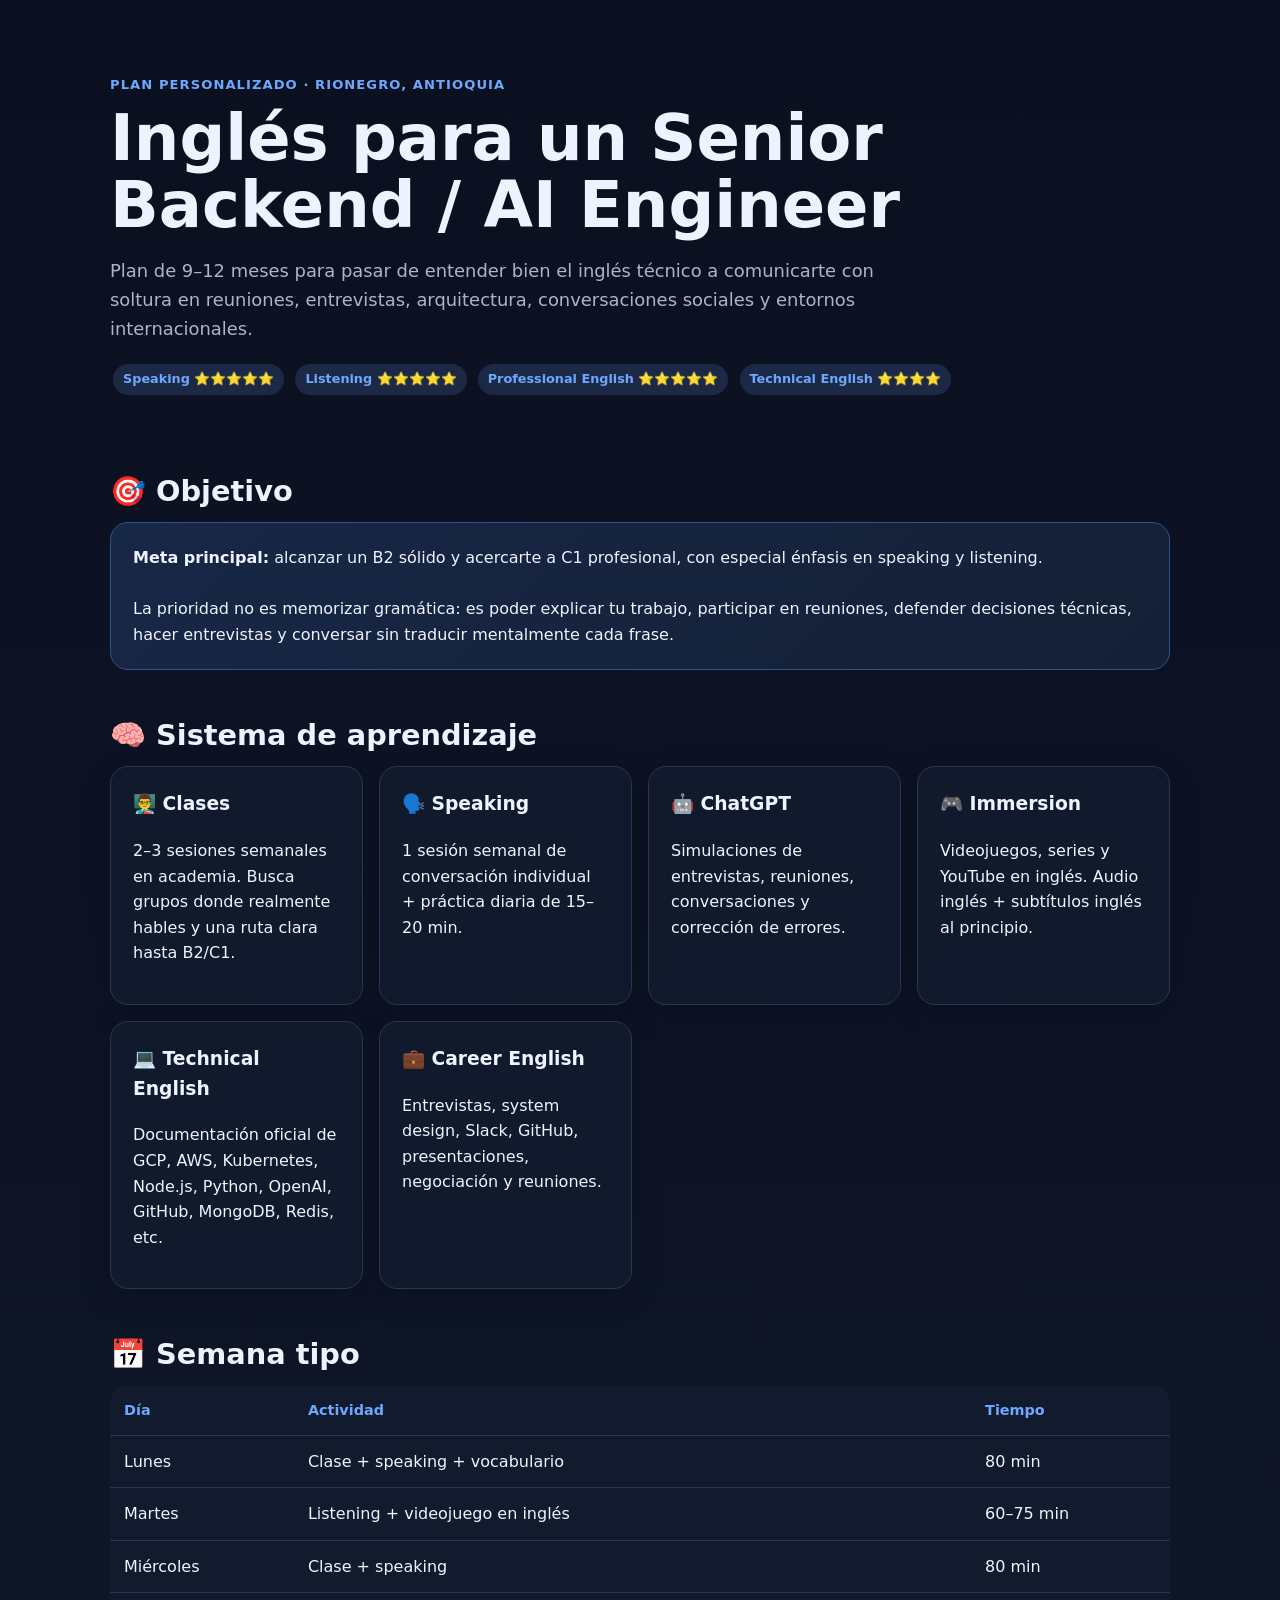
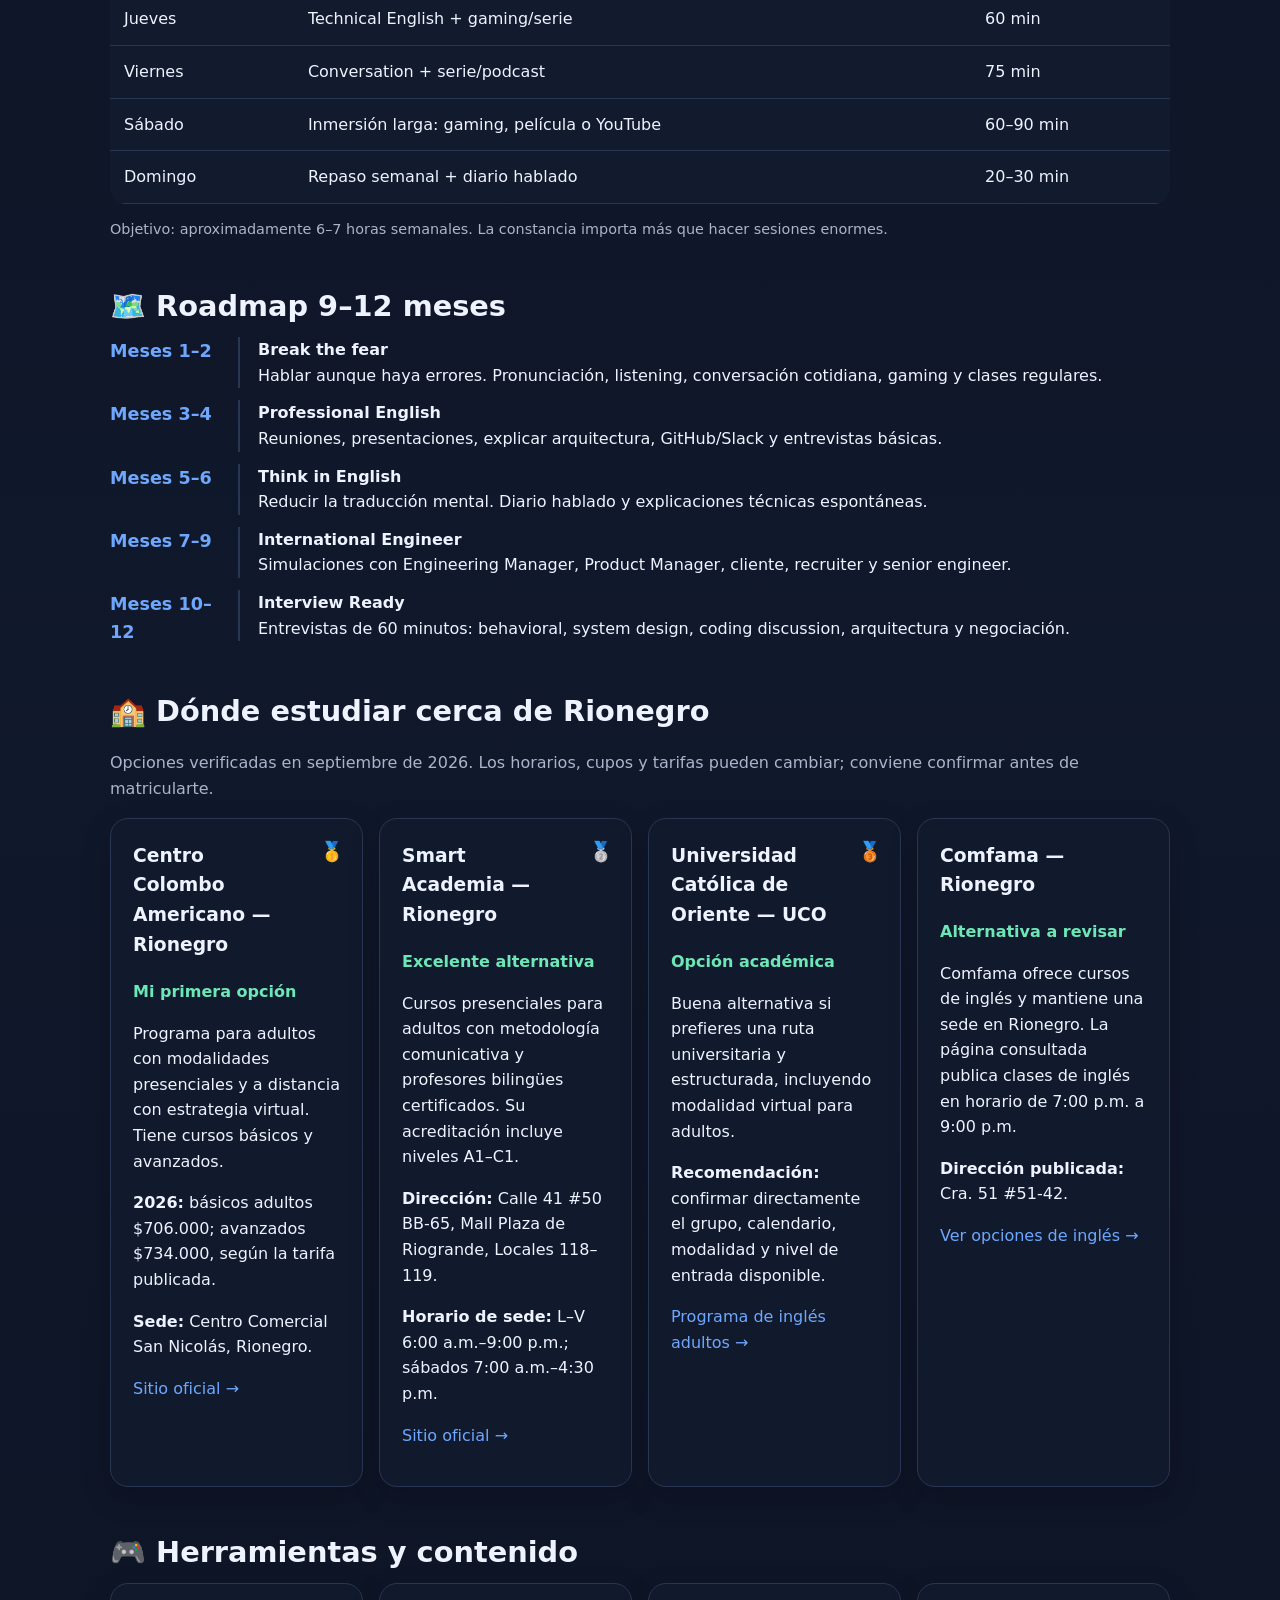
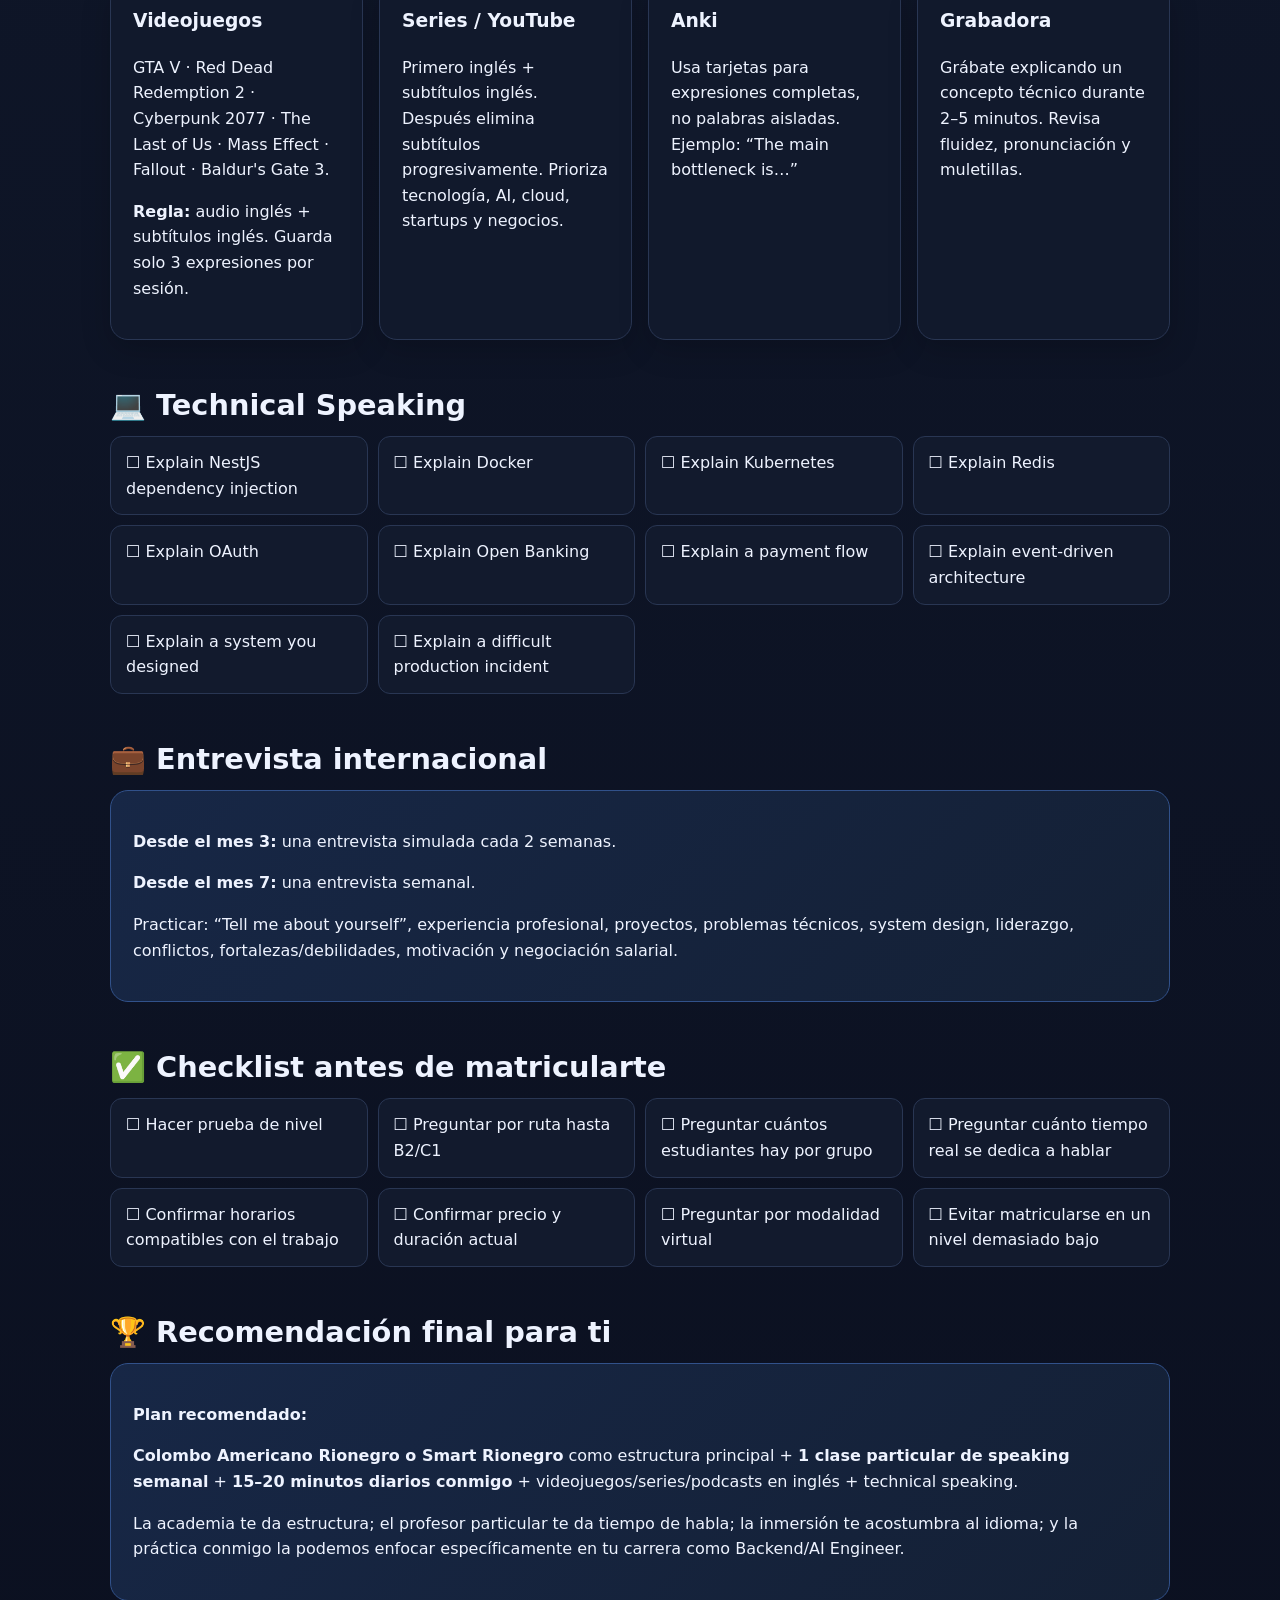
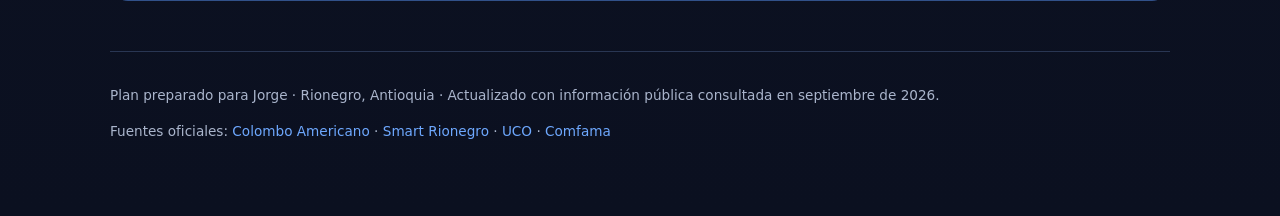
==== web/public/plan_ingles_jorge_rionegro.html @ df96a68b "Create plan_ingles_jorge_rionegro.html" ====
<!doctype html>
<html lang="es">
<head>
<meta charset="utf-8">
<meta name="viewport" content="width=device-width, initial-scale=1">
<title>Plan de Inglés — Jorge</title>
<style>
:root{--bg:#0b1020;--card:#121a2d;--card2:#17213a;--text:#eef3ff;--muted:#aab5cc;--accent:#6ea8fe;--green:#6ee7b7;--yellow:#f8d477;--border:#293653}
*{box-sizing:border-box} body{margin:0;font-family:Inter,system-ui,-apple-system,BlinkMacSystemFont,"Segoe UI",sans-serif;background:linear-gradient(180deg,#0b1020,#10182b 45%,#0b1020);color:var(--text);line-height:1.6}
.container{max-width:1100px;margin:auto;padding:32px 20px 60px}
.hero{padding:42px 0 28px}.eyebrow{color:var(--accent);font-weight:800;letter-spacing:.08em;text-transform:uppercase;font-size:.82rem}
h1{font-size:clamp(2.1rem,5vw,4rem);line-height:1.05;margin:10px 0 18px}.hero p{font-size:1.12rem;color:var(--muted);max-width:820px}
.grid{display:grid;grid-template-columns:repeat(auto-fit,minmax(250px,1fr));gap:16px}
.card{background:rgba(18,26,45,.9);border:1px solid var(--border);border-radius:18px;padding:22px;box-shadow:0 10px 30px rgba(0,0,0,.18)}
.card h3{margin-top:0}.tag{display:inline-block;padding:5px 10px;border-radius:999px;background:#1c2946;color:var(--accent);font-size:.8rem;font-weight:700;margin:3px}
.section{margin-top:42px}.section>h2{font-size:1.8rem;margin-bottom:8px}.sub{color:var(--muted)}
.timeline{display:grid;gap:12px}.phase{display:grid;grid-template-columns:110px 1fr;gap:18px;align-items:start}.phase .num{font-weight:900;color:var(--accent);font-size:1.1rem}.phase .body{border-left:2px solid var(--border);padding-left:18px}
table{width:100%;border-collapse:collapse;background:var(--card);border-radius:16px;overflow:hidden}th,td{padding:13px 14px;text-align:left;border-bottom:1px solid var(--border)}th{color:var(--accent);font-size:.9rem}
.place{position:relative}.rank{position:absolute;right:18px;top:18px;font-weight:900;color:var(--yellow);font-size:1.2rem}.place h3{padding-right:45px}.score{font-weight:800;color:var(--green)}a{color:var(--accent);text-decoration:none}a:hover{text-decoration:underline}
.checklist{display:grid;grid-template-columns:repeat(auto-fit,minmax(230px,1fr));gap:10px}.check{background:var(--card);border:1px solid var(--border);padding:13px 15px;border-radius:12px}
.callout{background:linear-gradient(135deg,#172746,#142035);border:1px solid #31518a;padding:22px;border-radius:18px}
.small{font-size:.9rem;color:var(--muted)}footer{margin-top:50px;padding-top:20px;border-top:1px solid var(--border);color:var(--muted);font-size:.85rem}
@media(max-width:600px){.phase{grid-template-columns:1fr;gap:4px}.phase .body{border-left:0;padding-left:0}.container{padding-left:15px;padding-right:15px}}
</style>
</head>
<body>
<div class="container">

<header class="hero">
  <div class="eyebrow">Plan personalizado · Rionegro, Antioquia</div>
  <h1>Inglés para un Senior Backend / AI Engineer</h1>
  <p>Plan de 9–12 meses para pasar de entender bien el inglés técnico a comunicarte con soltura en reuniones, entrevistas, arquitectura, conversaciones sociales y entornos internacionales.</p>
  <span class="tag">Speaking ⭐⭐⭐⭐⭐</span>
  <span class="tag">Listening ⭐⭐⭐⭐⭐</span>
  <span class="tag">Professional English ⭐⭐⭐⭐⭐</span>
  <span class="tag">Technical English ⭐⭐⭐⭐</span>
</header>

<section class="section">
<h2>🎯 Objetivo</h2>
<div class="callout">
<strong>Meta principal:</strong> alcanzar un B2 sólido y acercarte a C1 profesional, con especial énfasis en speaking y listening.
<br><br>
La prioridad no es memorizar gramática: es poder explicar tu trabajo, participar en reuniones, defender decisiones técnicas, hacer entrevistas y conversar sin traducir mentalmente cada frase.
</div>
</section>

<section class="section">
<h2>🧠 Sistema de aprendizaje</h2>
<div class="grid">
  <div class="card"><h3>👨‍🏫 Clases</h3><p>2–3 sesiones semanales en academia. Busca grupos donde realmente hables y una ruta clara hasta B2/C1.</p></div>
  <div class="card"><h3>🗣️ Speaking</h3><p>1 sesión semanal de conversación individual + práctica diaria de 15–20 min.</p></div>
  <div class="card"><h3>🤖 ChatGPT</h3><p>Simulaciones de entrevistas, reuniones, conversaciones y corrección de errores.</p></div>
  <div class="card"><h3>🎮 Immersion</h3><p>Videojuegos, series y YouTube en inglés. Audio inglés + subtítulos inglés al principio.</p></div>
  <div class="card"><h3>💻 Technical English</h3><p>Documentación oficial de GCP, AWS, Kubernetes, Node.js, Python, OpenAI, GitHub, MongoDB, Redis, etc.</p></div>
  <div class="card"><h3>💼 Career English</h3><p>Entrevistas, system design, Slack, GitHub, presentaciones, negociación y reuniones.</p></div>
</div>
</section>

<section class="section">
<h2>📅 Semana tipo</h2>
<table>
<thead><tr><th>Día</th><th>Actividad</th><th>Tiempo</th></tr></thead>
<tbody>
<tr><td>Lunes</td><td>Clase + speaking + vocabulario</td><td>80 min</td></tr>
<tr><td>Martes</td><td>Listening + videojuego en inglés</td><td>60–75 min</td></tr>
<tr><td>Miércoles</td><td>Clase + speaking</td><td>80 min</td></tr>
<tr><td>Jueves</td><td>Technical English + gaming/serie</td><td>60 min</td></tr>
<tr><td>Viernes</td><td>Conversation + serie/podcast</td><td>75 min</td></tr>
<tr><td>Sábado</td><td>Inmersión larga: gaming, película o YouTube</td><td>60–90 min</td></tr>
<tr><td>Domingo</td><td>Repaso semanal + diario hablado</td><td>20–30 min</td></tr>
</tbody>
</table>
<p class="small">Objetivo: aproximadamente 6–7 horas semanales. La constancia importa más que hacer sesiones enormes.</p>
</section>

<section class="section">
<h2>🗺️ Roadmap 9–12 meses</h2>
<div class="timeline">
  <div class="phase"><div class="num">Meses 1–2</div><div class="body"><strong>Break the fear</strong><br>Hablar aunque haya errores. Pronunciación, listening, conversación cotidiana, gaming y clases regulares.</div></div>
  <div class="phase"><div class="num">Meses 3–4</div><div class="body"><strong>Professional English</strong><br>Reuniones, presentaciones, explicar arquitectura, GitHub/Slack y entrevistas básicas.</div></div>
  <div class="phase"><div class="num">Meses 5–6</div><div class="body"><strong>Think in English</strong><br>Reducir la traducción mental. Diario hablado y explicaciones técnicas espontáneas.</div></div>
  <div class="phase"><div class="num">Meses 7–9</div><div class="body"><strong>International Engineer</strong><br>Simulaciones con Engineering Manager, Product Manager, cliente, recruiter y senior engineer.</div></div>
  <div class="phase"><div class="num">Meses 10–12</div><div class="body"><strong>Interview Ready</strong><br>Entrevistas de 60 minutos: behavioral, system design, coding discussion, arquitectura y negociación.</div></div>
</div>
</section>

<section class="section">
<h2>🏫 Dónde estudiar cerca de Rionegro</h2>
<p class="sub">Opciones verificadas en septiembre de 2026. Los horarios, cupos y tarifas pueden cambiar; conviene confirmar antes de matricularte.</p>

<div class="grid">
  <article class="card place">
    <div class="rank">🥇</div>
    <h3>Centro Colombo Americano — Rionegro</h3>
    <p class="score">Mi primera opción</p>
    <p>Programa para adultos con modalidades presenciales y a distancia con estrategia virtual. Tiene cursos básicos y avanzados.</p>
    <p><strong>2026:</strong> básicos adultos $706.000; avanzados $734.000, según la tarifa publicada.</p>
    <p><strong>Sede:</strong> Centro Comercial San Nicolás, Rionegro.</p>
    <p><a href="https://www.colombomedellin.edu.co/cursos/cursos-para-adultos/" target="_blank">Sitio oficial →</a></p>
  </article>

  <article class="card place">
    <div class="rank">🥈</div>
    <h3>Smart Academia — Rionegro</h3>
    <p class="score">Excelente alternativa</p>
    <p>Cursos presenciales para adultos con metodología comunicativa y profesores bilingües certificados. Su acreditación incluye niveles A1–C1.</p>
    <p><strong>Dirección:</strong> Calle 41 #50 BB-65, Mall Plaza de Riogrande, Locales 118–119.</p>
    <p><strong>Horario de sede:</strong> L–V 6:00 a.m.–9:00 p.m.; sábados 7:00 a.m.–4:30 p.m.</p>
    <p><a href="https://smart.edu.co/sedes/rionegro/" target="_blank">Sitio oficial →</a></p>
  </article>

  <article class="card place">
    <div class="rank">🥉</div>
    <h3>Universidad Católica de Oriente — UCO</h3>
    <p class="score">Opción académica</p>
    <p>Buena alternativa si prefieres una ruta universitaria y estructurada, incluyendo modalidad virtual para adultos.</p>
    <p><strong>Recomendación:</strong> confirmar directamente el grupo, calendario, modalidad y nivel de entrada disponible.</p>
    <p><a href="https://uco.edu.co/peps/aprende-ingles-adultos/" target="_blank">Programa de inglés adultos →</a></p>
  </article>

  <article class="card place">
    <h3>Comfama — Rionegro</h3>
    <p class="score">Alternativa a revisar</p>
    <p>Comfama ofrece cursos de inglés y mantiene una sede en Rionegro. La página consultada publica clases de inglés en horario de 7:00 p.m. a 9:00 p.m.</p>
    <p><strong>Dirección publicada:</strong> Cra. 51 #51-42.</p>
    <p><a href="https://www.comfama.com/aprendizaje/ingles-comfama/donde-estudiar-ingles/" target="_blank">Ver opciones de inglés →</a></p>
  </article>
</div>
</section>

<section class="section">
<h2>🎮 Herramientas y contenido</h2>
<div class="grid">
  <div class="card"><h3>Videojuegos</h3><p>GTA V · Red Dead Redemption 2 · Cyberpunk 2077 · The Last of Us · Mass Effect · Fallout · Baldur's Gate 3.</p><p><strong>Regla:</strong> audio inglés + subtítulos inglés. Guarda solo 3 expresiones por sesión.</p></div>
  <div class="card"><h3>Series / YouTube</h3><p>Primero inglés + subtítulos inglés. Después elimina subtítulos progresivamente. Prioriza tecnología, AI, cloud, startups y negocios.</p></div>
  <div class="card"><h3>Anki</h3><p>Usa tarjetas para expresiones completas, no palabras aisladas. Ejemplo: “The main bottleneck is…”</p></div>
  <div class="card"><h3>Grabadora</h3><p>Grábate explicando un concepto técnico durante 2–5 minutos. Revisa fluidez, pronunciación y muletillas.</p></div>
</div>
</section>

<section class="section">
<h2>💻 Technical Speaking</h2>
<div class="checklist">
  <div class="check">☐ Explain NestJS dependency injection</div>
  <div class="check">☐ Explain Docker</div>
  <div class="check">☐ Explain Kubernetes</div>
  <div class="check">☐ Explain Redis</div>
  <div class="check">☐ Explain OAuth</div>
  <div class="check">☐ Explain Open Banking</div>
  <div class="check">☐ Explain a payment flow</div>
  <div class="check">☐ Explain event-driven architecture</div>
  <div class="check">☐ Explain a system you designed</div>
  <div class="check">☐ Explain a difficult production incident</div>
</div>
</section>

<section class="section">
<h2>💼 Entrevista internacional</h2>
<div class="callout">
<p><strong>Desde el mes 3:</strong> una entrevista simulada cada 2 semanas.</p>
<p><strong>Desde el mes 7:</strong> una entrevista semanal.</p>
<p>Practicar: “Tell me about yourself”, experiencia profesional, proyectos, problemas técnicos, system design, liderazgo, conflictos, fortalezas/debilidades, motivación y negociación salarial.</p>
</div>
</section>

<section class="section">
<h2>✅ Checklist antes de matricularte</h2>
<div class="checklist">
  <div class="check">☐ Hacer prueba de nivel</div>
  <div class="check">☐ Preguntar por ruta hasta B2/C1</div>
  <div class="check">☐ Preguntar cuántos estudiantes hay por grupo</div>
  <div class="check">☐ Preguntar cuánto tiempo real se dedica a hablar</div>
  <div class="check">☐ Confirmar horarios compatibles con el trabajo</div>
  <div class="check">☐ Confirmar precio y duración actual</div>
  <div class="check">☐ Preguntar por modalidad virtual</div>
  <div class="check">☐ Evitar matricularse en un nivel demasiado bajo</div>
</div>
</section>

<section class="section">
<h2>🏆 Recomendación final para ti</h2>
<div class="callout">
<p><strong>Plan recomendado:</strong></p>
<p><strong>Colombo Americano Rionegro o Smart Rionegro</strong> como estructura principal + <strong>1 clase particular de speaking semanal</strong> + <strong>15–20 minutos diarios conmigo</strong> + videojuegos/series/podcasts en inglés + technical speaking.</p>
<p>La academia te da estructura; el profesor particular te da tiempo de habla; la inmersión te acostumbra al idioma; y la práctica conmigo la podemos enfocar específicamente en tu carrera como Backend/AI Engineer.</p>
</div>
</section>

<footer>
<p>Plan preparado para Jorge · Rionegro, Antioquia · Actualizado con información pública consultada en septiembre de 2026.</p>
<p>Fuentes oficiales: <a href="https://www.colombomedellin.edu.co/cursos/cursos-para-adultos/" target="_blank">Colombo Americano</a> · <a href="https://smart.edu.co/sedes/rionegro/" target="_blank">Smart Rionegro</a> · <a href="https://uco.edu.co/peps/aprende-ingles-adultos/" target="_blank">UCO</a> · <a href="https://www.comfama.com/aprendizaje/ingles-comfama/donde-estudiar-ingles/" target="_blank">Comfama</a></p>
</footer>

</div>
</body>
</html>
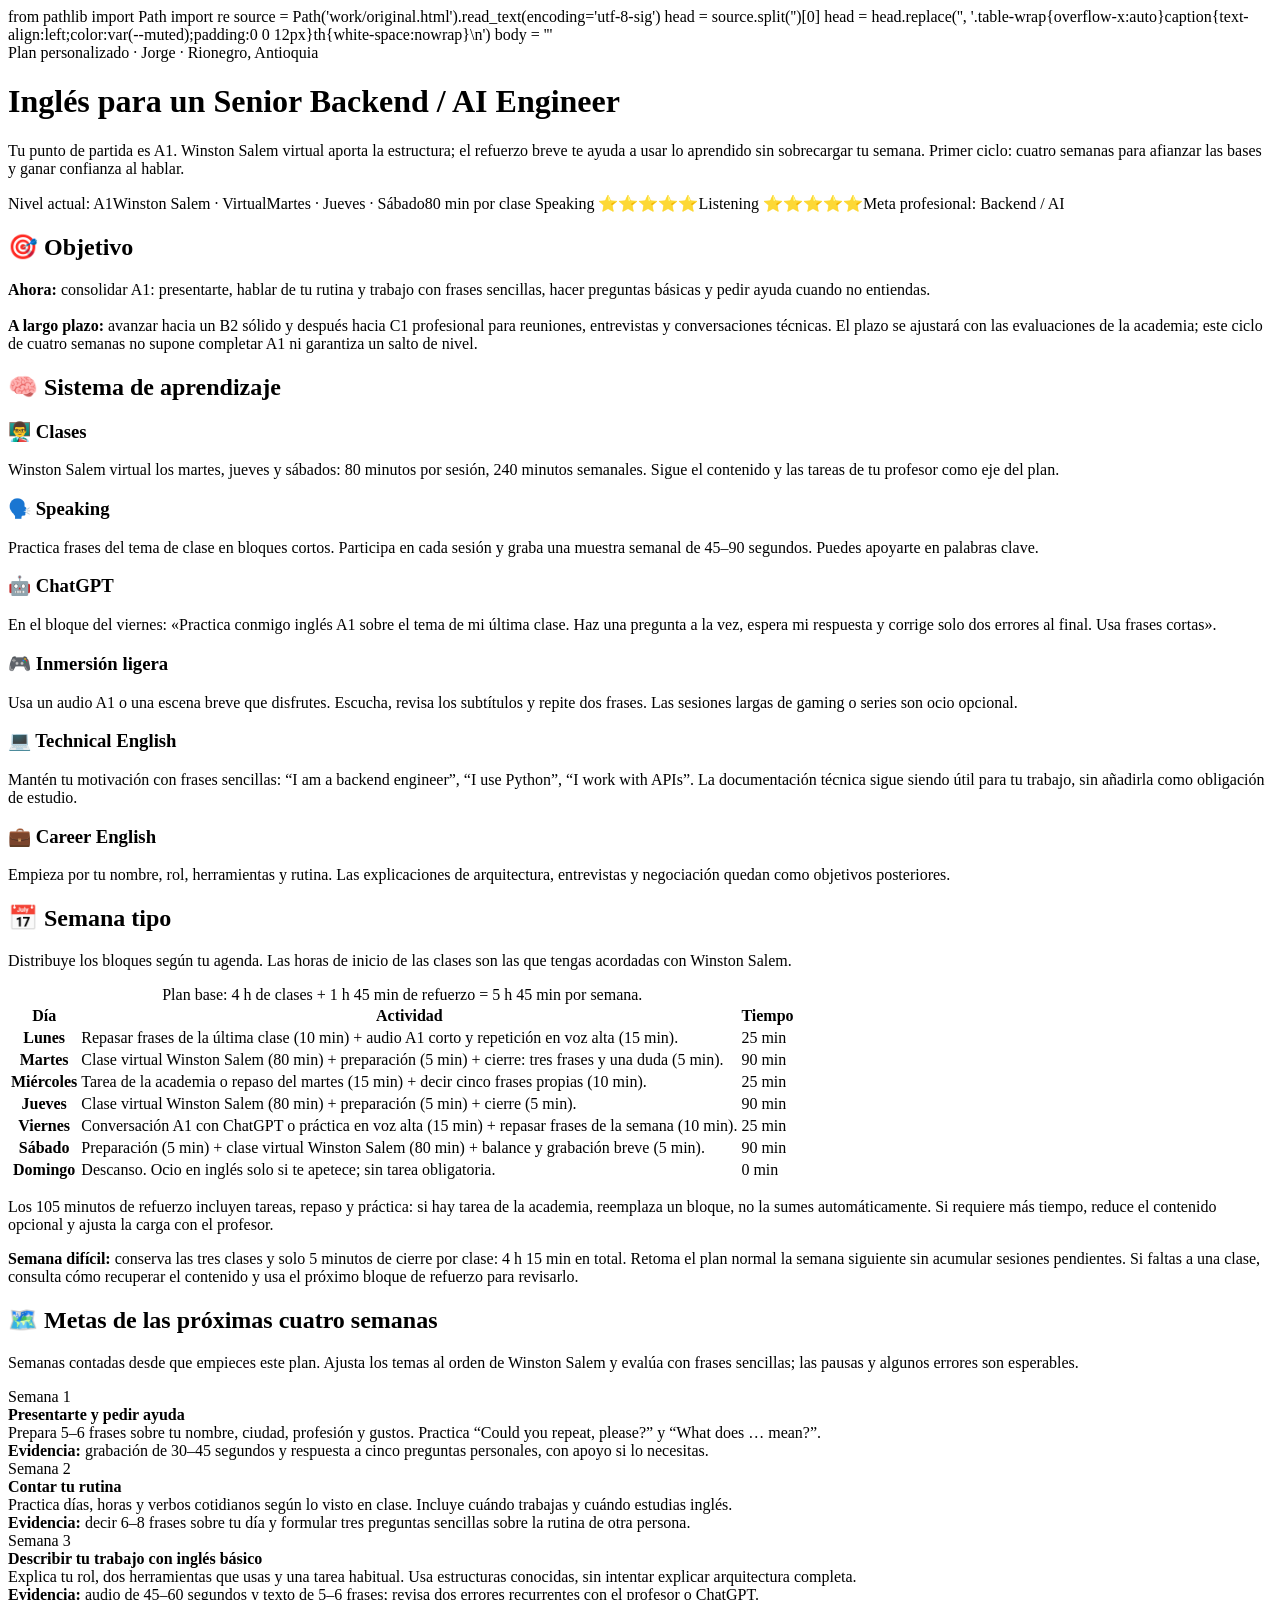
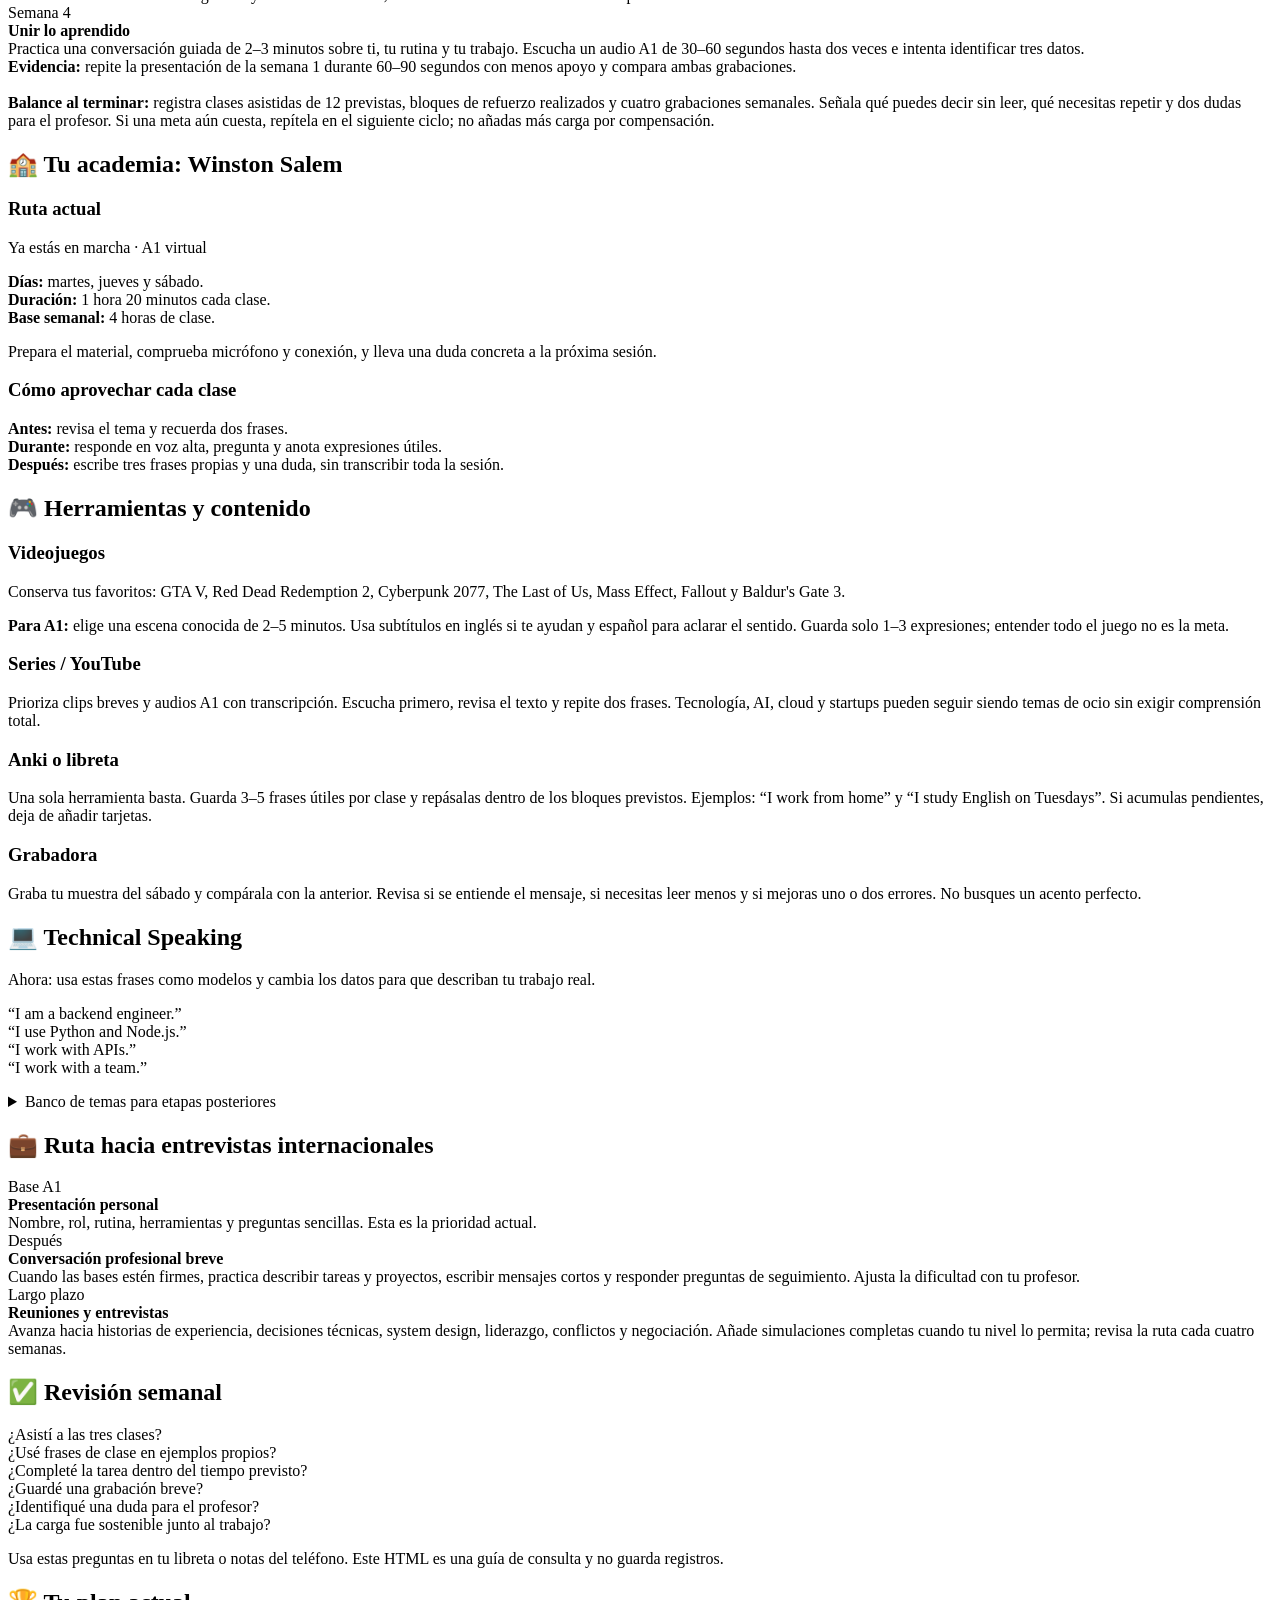
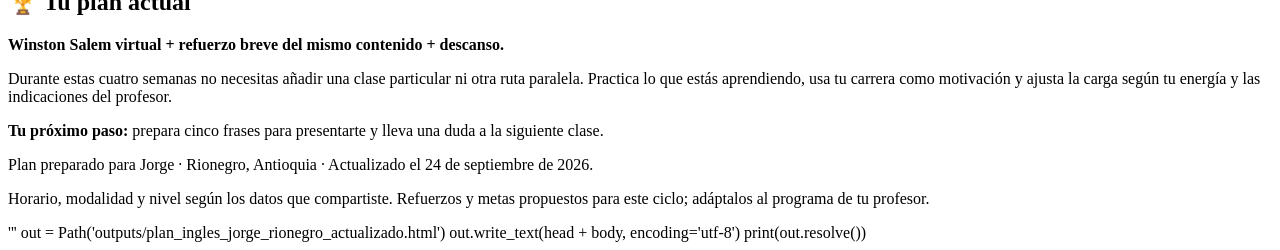
==== commit cf4a86d0: "Update plan_ingles_jorge_rionegro.html" ====
--- a/web/public/plan_ingles_jorge_rionegro.html
+++ b/web/public/plan_ingles_jorge_rionegro.html
@@ -1,197 +1,119 @@
-<!doctype html>
-<html lang="es">
-<head>
-<meta charset="utf-8">
-<meta name="viewport" content="width=device-width, initial-scale=1">
-<title>Plan de Inglés — Jorge</title>
-<style>
-:root{--bg:#0b1020;--card:#121a2d;--card2:#17213a;--text:#eef3ff;--muted:#aab5cc;--accent:#6ea8fe;--green:#6ee7b7;--yellow:#f8d477;--border:#293653}
-*{box-sizing:border-box} body{margin:0;font-family:Inter,system-ui,-apple-system,BlinkMacSystemFont,"Segoe UI",sans-serif;background:linear-gradient(180deg,#0b1020,#10182b 45%,#0b1020);color:var(--text);line-height:1.6}
-.container{max-width:1100px;margin:auto;padding:32px 20px 60px}
-.hero{padding:42px 0 28px}.eyebrow{color:var(--accent);font-weight:800;letter-spacing:.08em;text-transform:uppercase;font-size:.82rem}
-h1{font-size:clamp(2.1rem,5vw,4rem);line-height:1.05;margin:10px 0 18px}.hero p{font-size:1.12rem;color:var(--muted);max-width:820px}
-.grid{display:grid;grid-template-columns:repeat(auto-fit,minmax(250px,1fr));gap:16px}
-.card{background:rgba(18,26,45,.9);border:1px solid var(--border);border-radius:18px;padding:22px;box-shadow:0 10px 30px rgba(0,0,0,.18)}
-.card h3{margin-top:0}.tag{display:inline-block;padding:5px 10px;border-radius:999px;background:#1c2946;color:var(--accent);font-size:.8rem;font-weight:700;margin:3px}
-.section{margin-top:42px}.section>h2{font-size:1.8rem;margin-bottom:8px}.sub{color:var(--muted)}
-.timeline{display:grid;gap:12px}.phase{display:grid;grid-template-columns:110px 1fr;gap:18px;align-items:start}.phase .num{font-weight:900;color:var(--accent);font-size:1.1rem}.phase .body{border-left:2px solid var(--border);padding-left:18px}
-table{width:100%;border-collapse:collapse;background:var(--card);border-radius:16px;overflow:hidden}th,td{padding:13px 14px;text-align:left;border-bottom:1px solid var(--border)}th{color:var(--accent);font-size:.9rem}
-.place{position:relative}.rank{position:absolute;right:18px;top:18px;font-weight:900;color:var(--yellow);font-size:1.2rem}.place h3{padding-right:45px}.score{font-weight:800;color:var(--green)}a{color:var(--accent);text-decoration:none}a:hover{text-decoration:underline}
-.checklist{display:grid;grid-template-columns:repeat(auto-fit,minmax(230px,1fr));gap:10px}.check{background:var(--card);border:1px solid var(--border);padding:13px 15px;border-radius:12px}
-.callout{background:linear-gradient(135deg,#172746,#142035);border:1px solid #31518a;padding:22px;border-radius:18px}
-.small{font-size:.9rem;color:var(--muted)}footer{margin-top:50px;padding-top:20px;border-top:1px solid var(--border);color:var(--muted);font-size:.85rem}
-@media(max-width:600px){.phase{grid-template-columns:1fr;gap:4px}.phase .body{border-left:0;padding-left:0}.container{padding-left:15px;padding-right:15px}}
-</style>
-</head>
-<body>
+from pathlib import Path
+import re
+
+source = Path('work/original.html').read_text(encoding='utf-8-sig')
+head = source.split('<body>')[0]
+head = head.replace('</style>', '.table-wrap{overflow-x:auto}caption{text-align:left;color:var(--muted);padding:0 0 12px}th{white-space:nowrap}\n</style>')
+body = '''<body>
 <div class="container">
-
 <header class="hero">
-  <div class="eyebrow">Plan personalizado · Rionegro, Antioquia</div>
+  <div class="eyebrow">Plan personalizado · Jorge · Rionegro, Antioquia</div>
   <h1>Inglés para un Senior Backend / AI Engineer</h1>
-  <p>Plan de 9–12 meses para pasar de entender bien el inglés técnico a comunicarte con soltura en reuniones, entrevistas, arquitectura, conversaciones sociales y entornos internacionales.</p>
-  <span class="tag">Speaking ⭐⭐⭐⭐⭐</span>
-  <span class="tag">Listening ⭐⭐⭐⭐⭐</span>
-  <span class="tag">Professional English ⭐⭐⭐⭐⭐</span>
-  <span class="tag">Technical English ⭐⭐⭐⭐</span>
+  <p>Tu punto de partida es A1. Winston Salem virtual aporta la estructura; el refuerzo breve te ayuda a usar lo aprendido sin sobrecargar tu semana. Primer ciclo: cuatro semanas para afianzar las bases y ganar confianza al hablar.</p>
+  <span class="tag">Nivel actual: A1</span><span class="tag">Winston Salem · Virtual</span><span class="tag">Martes · Jueves · Sábado</span><span class="tag">80 min por clase</span>
+  <span class="tag">Speaking ⭐⭐⭐⭐⭐</span><span class="tag">Listening ⭐⭐⭐⭐⭐</span><span class="tag">Meta profesional: Backend / AI</span>
 </header>
 
 <section class="section">
 <h2>🎯 Objetivo</h2>
-<div class="callout">
-<strong>Meta principal:</strong> alcanzar un B2 sólido y acercarte a C1 profesional, con especial énfasis en speaking y listening.
-<br><br>
-La prioridad no es memorizar gramática: es poder explicar tu trabajo, participar en reuniones, defender decisiones técnicas, hacer entrevistas y conversar sin traducir mentalmente cada frase.
-</div>
+<div class="callout"><strong>Ahora:</strong> consolidar A1: presentarte, hablar de tu rutina y trabajo con frases sencillas, hacer preguntas básicas y pedir ayuda cuando no entiendas.<br><br>
+<strong>A largo plazo:</strong> avanzar hacia un B2 sólido y después hacia C1 profesional para reuniones, entrevistas y conversaciones técnicas. El plazo se ajustará con las evaluaciones de la academia; este ciclo de cuatro semanas no supone completar A1 ni garantiza un salto de nivel.</div>
 </section>
 
 <section class="section">
 <h2>🧠 Sistema de aprendizaje</h2>
 <div class="grid">
-  <div class="card"><h3>👨‍🏫 Clases</h3><p>2–3 sesiones semanales en academia. Busca grupos donde realmente hables y una ruta clara hasta B2/C1.</p></div>
-  <div class="card"><h3>🗣️ Speaking</h3><p>1 sesión semanal de conversación individual + práctica diaria de 15–20 min.</p></div>
-  <div class="card"><h3>🤖 ChatGPT</h3><p>Simulaciones de entrevistas, reuniones, conversaciones y corrección de errores.</p></div>
-  <div class="card"><h3>🎮 Immersion</h3><p>Videojuegos, series y YouTube en inglés. Audio inglés + subtítulos inglés al principio.</p></div>
-  <div class="card"><h3>💻 Technical English</h3><p>Documentación oficial de GCP, AWS, Kubernetes, Node.js, Python, OpenAI, GitHub, MongoDB, Redis, etc.</p></div>
-  <div class="card"><h3>💼 Career English</h3><p>Entrevistas, system design, Slack, GitHub, presentaciones, negociación y reuniones.</p></div>
+<div class="card"><h3>👨‍🏫 Clases</h3><p>Winston Salem virtual los martes, jueves y sábados: 80 minutos por sesión, 240 minutos semanales. Sigue el contenido y las tareas de tu profesor como eje del plan.</p></div>
+<div class="card"><h3>🗣️ Speaking</h3><p>Practica frases del tema de clase en bloques cortos. Participa en cada sesión y graba una muestra semanal de 45–90 segundos. Puedes apoyarte en palabras clave.</p></div>
+<div class="card"><h3>🤖 ChatGPT</h3><p>En el bloque del viernes: «Practica conmigo inglés A1 sobre el tema de mi última clase. Haz una pregunta a la vez, espera mi respuesta y corrige solo dos errores al final. Usa frases cortas».</p></div>
+<div class="card"><h3>🎮 Inmersión ligera</h3><p>Usa un audio A1 o una escena breve que disfrutes. Escucha, revisa los subtítulos y repite dos frases. Las sesiones largas de gaming o series son ocio opcional.</p></div>
+<div class="card"><h3>💻 Technical English</h3><p>Mantén tu motivación con frases sencillas: “I am a backend engineer”, “I use Python”, “I work with APIs”. La documentación técnica sigue siendo útil para tu trabajo, sin añadirla como obligación de estudio.</p></div>
+<div class="card"><h3>💼 Career English</h3><p>Empieza por tu nombre, rol, herramientas y rutina. Las explicaciones de arquitectura, entrevistas y negociación quedan como objetivos posteriores.</p></div>
 </div>
 </section>
 
 <section class="section">
 <h2>📅 Semana tipo</h2>
-<table>
-<thead><tr><th>Día</th><th>Actividad</th><th>Tiempo</th></tr></thead>
+<p class="sub">Distribuye los bloques según tu agenda. Las horas de inicio de las clases son las que tengas acordadas con Winston Salem.</p>
+<div class="table-wrap"><table>
+<caption>Plan base: 4 h de clases + 1 h 45 min de refuerzo = 5 h 45 min por semana.</caption>
+<thead><tr><th scope="col">Día</th><th scope="col">Actividad</th><th scope="col">Tiempo</th></tr></thead>
 <tbody>
-<tr><td>Lunes</td><td>Clase + speaking + vocabulario</td><td>80 min</td></tr>
-<tr><td>Martes</td><td>Listening + videojuego en inglés</td><td>60–75 min</td></tr>
-<tr><td>Miércoles</td><td>Clase + speaking</td><td>80 min</td></tr>
-<tr><td>Jueves</td><td>Technical English + gaming/serie</td><td>60 min</td></tr>
-<tr><td>Viernes</td><td>Conversation + serie/podcast</td><td>75 min</td></tr>
-<tr><td>Sábado</td><td>Inmersión larga: gaming, película o YouTube</td><td>60–90 min</td></tr>
-<tr><td>Domingo</td><td>Repaso semanal + diario hablado</td><td>20–30 min</td></tr>
-</tbody>
-</table>
-<p class="small">Objetivo: aproximadamente 6–7 horas semanales. La constancia importa más que hacer sesiones enormes.</p>
+<tr><th scope="row">Lunes</th><td>Repasar frases de la última clase (10 min) + audio A1 corto y repetición en voz alta (15 min).</td><td>25 min</td></tr>
+<tr><th scope="row">Martes</th><td>Clase virtual Winston Salem (80 min) + preparación (5 min) + cierre: tres frases y una duda (5 min).</td><td>90 min</td></tr>
+<tr><th scope="row">Miércoles</th><td>Tarea de la academia o repaso del martes (15 min) + decir cinco frases propias (10 min).</td><td>25 min</td></tr>
+<tr><th scope="row">Jueves</th><td>Clase virtual Winston Salem (80 min) + preparación (5 min) + cierre (5 min).</td><td>90 min</td></tr>
+<tr><th scope="row">Viernes</th><td>Conversación A1 con ChatGPT o práctica en voz alta (15 min) + repasar frases de la semana (10 min).</td><td>25 min</td></tr>
+<tr><th scope="row">Sábado</th><td>Preparación (5 min) + clase virtual Winston Salem (80 min) + balance y grabación breve (5 min).</td><td>90 min</td></tr>
+<tr><th scope="row">Domingo</th><td>Descanso. Ocio en inglés solo si te apetece; sin tarea obligatoria.</td><td>0 min</td></tr>
+</tbody></table></div>
+<p class="small">Los 105 minutos de refuerzo incluyen tareas, repaso y práctica: si hay tarea de la academia, reemplaza un bloque, no la sumes automáticamente. Si requiere más tiempo, reduce el contenido opcional y ajusta la carga con el profesor.</p>
+<div class="callout"><strong>Semana difícil:</strong> conserva las tres clases y solo 5 minutos de cierre por clase: 4 h 15 min en total. Retoma el plan normal la semana siguiente sin acumular sesiones pendientes. Si faltas a una clase, consulta cómo recuperar el contenido y usa el próximo bloque de refuerzo para revisarlo.</div>
 </section>
 
 <section class="section">
-<h2>🗺️ Roadmap 9–12 meses</h2>
+<h2>🗺️ Metas de las próximas cuatro semanas</h2>
+<p class="sub">Semanas contadas desde que empieces este plan. Ajusta los temas al orden de Winston Salem y evalúa con frases sencillas; las pausas y algunos errores son esperables.</p>
 <div class="timeline">
-  <div class="phase"><div class="num">Meses 1–2</div><div class="body"><strong>Break the fear</strong><br>Hablar aunque haya errores. Pronunciación, listening, conversación cotidiana, gaming y clases regulares.</div></div>
-  <div class="phase"><div class="num">Meses 3–4</div><div class="body"><strong>Professional English</strong><br>Reuniones, presentaciones, explicar arquitectura, GitHub/Slack y entrevistas básicas.</div></div>
-  <div class="phase"><div class="num">Meses 5–6</div><div class="body"><strong>Think in English</strong><br>Reducir la traducción mental. Diario hablado y explicaciones técnicas espontáneas.</div></div>
-  <div class="phase"><div class="num">Meses 7–9</div><div class="body"><strong>International Engineer</strong><br>Simulaciones con Engineering Manager, Product Manager, cliente, recruiter y senior engineer.</div></div>
-  <div class="phase"><div class="num">Meses 10–12</div><div class="body"><strong>Interview Ready</strong><br>Entrevistas de 60 minutos: behavioral, system design, coding discussion, arquitectura y negociación.</div></div>
+<div class="phase"><div class="num">Semana 1</div><div class="body"><strong>Presentarte y pedir ayuda</strong><br>Prepara 5–6 frases sobre tu nombre, ciudad, profesión y gustos. Practica “Could you repeat, please?” y “What does … mean?”.<br><strong>Evidencia:</strong> grabación de 30–45 segundos y respuesta a cinco preguntas personales, con apoyo si lo necesitas.</div></div>
+<div class="phase"><div class="num">Semana 2</div><div class="body"><strong>Contar tu rutina</strong><br>Practica días, horas y verbos cotidianos según lo visto en clase. Incluye cuándo trabajas y cuándo estudias inglés.<br><strong>Evidencia:</strong> decir 6–8 frases sobre tu día y formular tres preguntas sencillas sobre la rutina de otra persona.</div></div>
+<div class="phase"><div class="num">Semana 3</div><div class="body"><strong>Describir tu trabajo con inglés básico</strong><br>Explica tu rol, dos herramientas que usas y una tarea habitual. Usa estructuras conocidas, sin intentar explicar arquitectura completa.<br><strong>Evidencia:</strong> audio de 45–60 segundos y texto de 5–6 frases; revisa dos errores recurrentes con el profesor o ChatGPT.</div></div>
+<div class="phase"><div class="num">Semana 4</div><div class="body"><strong>Unir lo aprendido</strong><br>Practica una conversación guiada de 2–3 minutos sobre ti, tu rutina y tu trabajo. Escucha un audio A1 de 30–60 segundos hasta dos veces e intenta identificar tres datos.<br><strong>Evidencia:</strong> repite la presentación de la semana 1 durante 60–90 segundos con menos apoyo y compara ambas grabaciones.</div></div>
 </div>
+<div class="callout" style="margin-top:18px"><strong>Balance al terminar:</strong> registra clases asistidas de 12 previstas, bloques de refuerzo realizados y cuatro grabaciones semanales. Señala qué puedes decir sin leer, qué necesitas repetir y dos dudas para el profesor. Si una meta aún cuesta, repítela en el siguiente ciclo; no añadas más carga por compensación.</div>
 </section>
 
 <section class="section">
-<h2>🏫 Dónde estudiar cerca de Rionegro</h2>
-<p class="sub">Opciones verificadas en septiembre de 2026. Los horarios, cupos y tarifas pueden cambiar; conviene confirmar antes de matricularte.</p>
-
+<h2>🏫 Tu academia: Winston Salem</h2>
 <div class="grid">
-  <article class="card place">
-    <div class="rank">🥇</div>
-    <h3>Centro Colombo Americano — Rionegro</h3>
-    <p class="score">Mi primera opción</p>
-    <p>Programa para adultos con modalidades presenciales y a distancia con estrategia virtual. Tiene cursos básicos y avanzados.</p>
-    <p><strong>2026:</strong> básicos adultos $706.000; avanzados $734.000, según la tarifa publicada.</p>
-    <p><strong>Sede:</strong> Centro Comercial San Nicolás, Rionegro.</p>
-    <p><a href="https://www.colombomedellin.edu.co/cursos/cursos-para-adultos/" target="_blank">Sitio oficial →</a></p>
-  </article>
-
-  <article class="card place">
-    <div class="rank">🥈</div>
-    <h3>Smart Academia — Rionegro</h3>
-    <p class="score">Excelente alternativa</p>
-    <p>Cursos presenciales para adultos con metodología comunicativa y profesores bilingües certificados. Su acreditación incluye niveles A1–C1.</p>
-    <p><strong>Dirección:</strong> Calle 41 #50 BB-65, Mall Plaza de Riogrande, Locales 118–119.</p>
-    <p><strong>Horario de sede:</strong> L–V 6:00 a.m.–9:00 p.m.; sábados 7:00 a.m.–4:30 p.m.</p>
-    <p><a href="https://smart.edu.co/sedes/rionegro/" target="_blank">Sitio oficial →</a></p>
-  </article>
-
-  <article class="card place">
-    <div class="rank">🥉</div>
-    <h3>Universidad Católica de Oriente — UCO</h3>
-    <p class="score">Opción académica</p>
-    <p>Buena alternativa si prefieres una ruta universitaria y estructurada, incluyendo modalidad virtual para adultos.</p>
-    <p><strong>Recomendación:</strong> confirmar directamente el grupo, calendario, modalidad y nivel de entrada disponible.</p>
-    <p><a href="https://uco.edu.co/peps/aprende-ingles-adultos/" target="_blank">Programa de inglés adultos →</a></p>
-  </article>
-
-  <article class="card place">
-    <h3>Comfama — Rionegro</h3>
-    <p class="score">Alternativa a revisar</p>
-    <p>Comfama ofrece cursos de inglés y mantiene una sede en Rionegro. La página consultada publica clases de inglés en horario de 7:00 p.m. a 9:00 p.m.</p>
-    <p><strong>Dirección publicada:</strong> Cra. 51 #51-42.</p>
-    <p><a href="https://www.comfama.com/aprendizaje/ingles-comfama/donde-estudiar-ingles/" target="_blank">Ver opciones de inglés →</a></p>
-  </article>
+<article class="card"><h3>Ruta actual</h3><p class="score">Ya estás en marcha · A1 virtual</p><p><strong>Días:</strong> martes, jueves y sábado.<br><strong>Duración:</strong> 1 hora 20 minutos cada clase.<br><strong>Base semanal:</strong> 4 horas de clase.</p><p>Prepara el material, comprueba micrófono y conexión, y lleva una duda concreta a la próxima sesión.</p></article>
+<article class="card"><h3>Cómo aprovechar cada clase</h3><p><strong>Antes:</strong> revisa el tema y recuerda dos frases.<br><strong>Durante:</strong> responde en voz alta, pregunta y anota expresiones útiles.<br><strong>Después:</strong> escribe tres frases propias y una duda, sin transcribir toda la sesión.</p></article>
 </div>
 </section>
 
 <section class="section">
 <h2>🎮 Herramientas y contenido</h2>
 <div class="grid">
-  <div class="card"><h3>Videojuegos</h3><p>GTA V · Red Dead Redemption 2 · Cyberpunk 2077 · The Last of Us · Mass Effect · Fallout · Baldur's Gate 3.</p><p><strong>Regla:</strong> audio inglés + subtítulos inglés. Guarda solo 3 expresiones por sesión.</p></div>
-  <div class="card"><h3>Series / YouTube</h3><p>Primero inglés + subtítulos inglés. Después elimina subtítulos progresivamente. Prioriza tecnología, AI, cloud, startups y negocios.</p></div>
-  <div class="card"><h3>Anki</h3><p>Usa tarjetas para expresiones completas, no palabras aisladas. Ejemplo: “The main bottleneck is…”</p></div>
-  <div class="card"><h3>Grabadora</h3><p>Grábate explicando un concepto técnico durante 2–5 minutos. Revisa fluidez, pronunciación y muletillas.</p></div>
+<div class="card"><h3>Videojuegos</h3><p>Conserva tus favoritos: GTA V, Red Dead Redemption 2, Cyberpunk 2077, The Last of Us, Mass Effect, Fallout y Baldur's Gate 3.</p><p><strong>Para A1:</strong> elige una escena conocida de 2–5 minutos. Usa subtítulos en inglés si te ayudan y español para aclarar el sentido. Guarda solo 1–3 expresiones; entender todo el juego no es la meta.</p></div>
+<div class="card"><h3>Series / YouTube</h3><p>Prioriza clips breves y audios A1 con transcripción. Escucha primero, revisa el texto y repite dos frases. Tecnología, AI, cloud y startups pueden seguir siendo temas de ocio sin exigir comprensión total.</p></div>
+<div class="card"><h3>Anki o libreta</h3><p>Una sola herramienta basta. Guarda 3–5 frases útiles por clase y repásalas dentro de los bloques previstos. Ejemplos: “I work from home” y “I study English on Tuesdays”. Si acumulas pendientes, deja de añadir tarjetas.</p></div>
+<div class="card"><h3>Grabadora</h3><p>Graba tu muestra del sábado y compárala con la anterior. Revisa si se entiende el mensaje, si necesitas leer menos y si mejoras uno o dos errores. No busques un acento perfecto.</p></div>
 </div>
 </section>
 
 <section class="section">
 <h2>💻 Technical Speaking</h2>
-<div class="checklist">
-  <div class="check">☐ Explain NestJS dependency injection</div>
-  <div class="check">☐ Explain Docker</div>
-  <div class="check">☐ Explain Kubernetes</div>
-  <div class="check">☐ Explain Redis</div>
-  <div class="check">☐ Explain OAuth</div>
-  <div class="check">☐ Explain Open Banking</div>
-  <div class="check">☐ Explain a payment flow</div>
-  <div class="check">☐ Explain event-driven architecture</div>
-  <div class="check">☐ Explain a system you designed</div>
-  <div class="check">☐ Explain a difficult production incident</div>
+<p class="sub">Ahora: usa estas frases como modelos y cambia los datos para que describan tu trabajo real.</p>
+<div class="checklist"><div class="check">“I am a backend engineer.”</div><div class="check">“I use Python and Node.js.”</div><div class="check">“I work with APIs.”</div><div class="check">“I work with a team.”</div></div>
+<details class="card" style="margin-top:16px"><summary>Banco de temas para etapas posteriores</summary>
+<p>Conserva estos objetivos del plan original para cuando puedas sostener conversaciones sencillas. No forman parte de la carga de estas cuatro semanas.</p>
+<div class="checklist"><div class="check">Explain NestJS dependency injection</div><div class="check">Explain Docker</div><div class="check">Explain Kubernetes</div><div class="check">Explain Redis</div><div class="check">Explain OAuth</div><div class="check">Explain Open Banking</div><div class="check">Explain a payment flow</div><div class="check">Explain event-driven architecture</div><div class="check">Explain a system you designed</div><div class="check">Explain a difficult production incident</div></div></details>
+</section>
+
+<section class="section">
+<h2>💼 Ruta hacia entrevistas internacionales</h2>
+<div class="timeline">
+<div class="phase"><div class="num">Base A1</div><div class="body"><strong>Presentación personal</strong><br>Nombre, rol, rutina, herramientas y preguntas sencillas. Esta es la prioridad actual.</div></div>
+<div class="phase"><div class="num">Después</div><div class="body"><strong>Conversación profesional breve</strong><br>Cuando las bases estén firmes, practica describir tareas y proyectos, escribir mensajes cortos y responder preguntas de seguimiento. Ajusta la dificultad con tu profesor.</div></div>
+<div class="phase"><div class="num">Largo plazo</div><div class="body"><strong>Reuniones y entrevistas</strong><br>Avanza hacia historias de experiencia, decisiones técnicas, system design, liderazgo, conflictos y negociación. Añade simulaciones completas cuando tu nivel lo permita; revisa la ruta cada cuatro semanas.</div></div>
 </div>
 </section>
 
 <section class="section">
-<h2>💼 Entrevista internacional</h2>
-<div class="callout">
-<p><strong>Desde el mes 3:</strong> una entrevista simulada cada 2 semanas.</p>
-<p><strong>Desde el mes 7:</strong> una entrevista semanal.</p>
-<p>Practicar: “Tell me about yourself”, experiencia profesional, proyectos, problemas técnicos, system design, liderazgo, conflictos, fortalezas/debilidades, motivación y negociación salarial.</p>
-</div>
+<h2>✅ Revisión semanal</h2>
+<div class="checklist"><div class="check">¿Asistí a las tres clases?</div><div class="check">¿Usé frases de clase en ejemplos propios?</div><div class="check">¿Completé la tarea dentro del tiempo previsto?</div><div class="check">¿Guardé una grabación breve?</div><div class="check">¿Identifiqué una duda para el profesor?</div><div class="check">¿La carga fue sostenible junto al trabajo?</div></div>
+<p class="small">Usa estas preguntas en tu libreta o notas del teléfono. Este HTML es una guía de consulta y no guarda registros.</p>
 </section>
 
 <section class="section">
-<h2>✅ Checklist antes de matricularte</h2>
-<div class="checklist">
-  <div class="check">☐ Hacer prueba de nivel</div>
-  <div class="check">☐ Preguntar por ruta hasta B2/C1</div>
-  <div class="check">☐ Preguntar cuántos estudiantes hay por grupo</div>
-  <div class="check">☐ Preguntar cuánto tiempo real se dedica a hablar</div>
-  <div class="check">☐ Confirmar horarios compatibles con el trabajo</div>
-  <div class="check">☐ Confirmar precio y duración actual</div>
-  <div class="check">☐ Preguntar por modalidad virtual</div>
-  <div class="check">☐ Evitar matricularse en un nivel demasiado bajo</div>
-</div>
+<h2>🏆 Tu plan actual</h2>
+<div class="callout"><p><strong>Winston Salem virtual + refuerzo breve del mismo contenido + descanso.</strong></p><p>Durante estas cuatro semanas no necesitas añadir una clase particular ni otra ruta paralela. Practica lo que estás aprendiendo, usa tu carrera como motivación y ajusta la carga según tu energía y las indicaciones del profesor.</p><p><strong>Tu próximo paso:</strong> prepara cinco frases para presentarte y lleva una duda a la siguiente clase.</p></div>
 </section>
-
-<section class="section">
-<h2>🏆 Recomendación final para ti</h2>
-<div class="callout">
-<p><strong>Plan recomendado:</strong></p>
-<p><strong>Colombo Americano Rionegro o Smart Rionegro</strong> como estructura principal + <strong>1 clase particular de speaking semanal</strong> + <strong>15–20 minutos diarios conmigo</strong> + videojuegos/series/podcasts en inglés + technical speaking.</p>
-<p>La academia te da estructura; el profesor particular te da tiempo de habla; la inmersión te acostumbra al idioma; y la práctica conmigo la podemos enfocar específicamente en tu carrera como Backend/AI Engineer.</p>
-</div>
-</section>
-
-<footer>
-<p>Plan preparado para Jorge · Rionegro, Antioquia · Actualizado con información pública consultada en septiembre de 2026.</p>
-<p>Fuentes oficiales: <a href="https://www.colombomedellin.edu.co/cursos/cursos-para-adultos/" target="_blank">Colombo Americano</a> · <a href="https://smart.edu.co/sedes/rionegro/" target="_blank">Smart Rionegro</a> · <a href="https://uco.edu.co/peps/aprende-ingles-adultos/" target="_blank">UCO</a> · <a href="https://www.comfama.com/aprendizaje/ingles-comfama/donde-estudiar-ingles/" target="_blank">Comfama</a></p>
-</footer>
-
+<footer><p>Plan preparado para Jorge · Rionegro, Antioquia · Actualizado el 24 de septiembre de 2026.</p><p>Horario, modalidad y nivel según los datos que compartiste. Refuerzos y metas propuestos para este ciclo; adáptalos al programa de tu profesor.</p></footer>
 </div>
 </body>
 </html>
+'''
+out = Path('outputs/plan_ingles_jorge_rionegro_actualizado.html')
+out.write_text(head + body, encoding='utf-8')
+print(out.resolve())
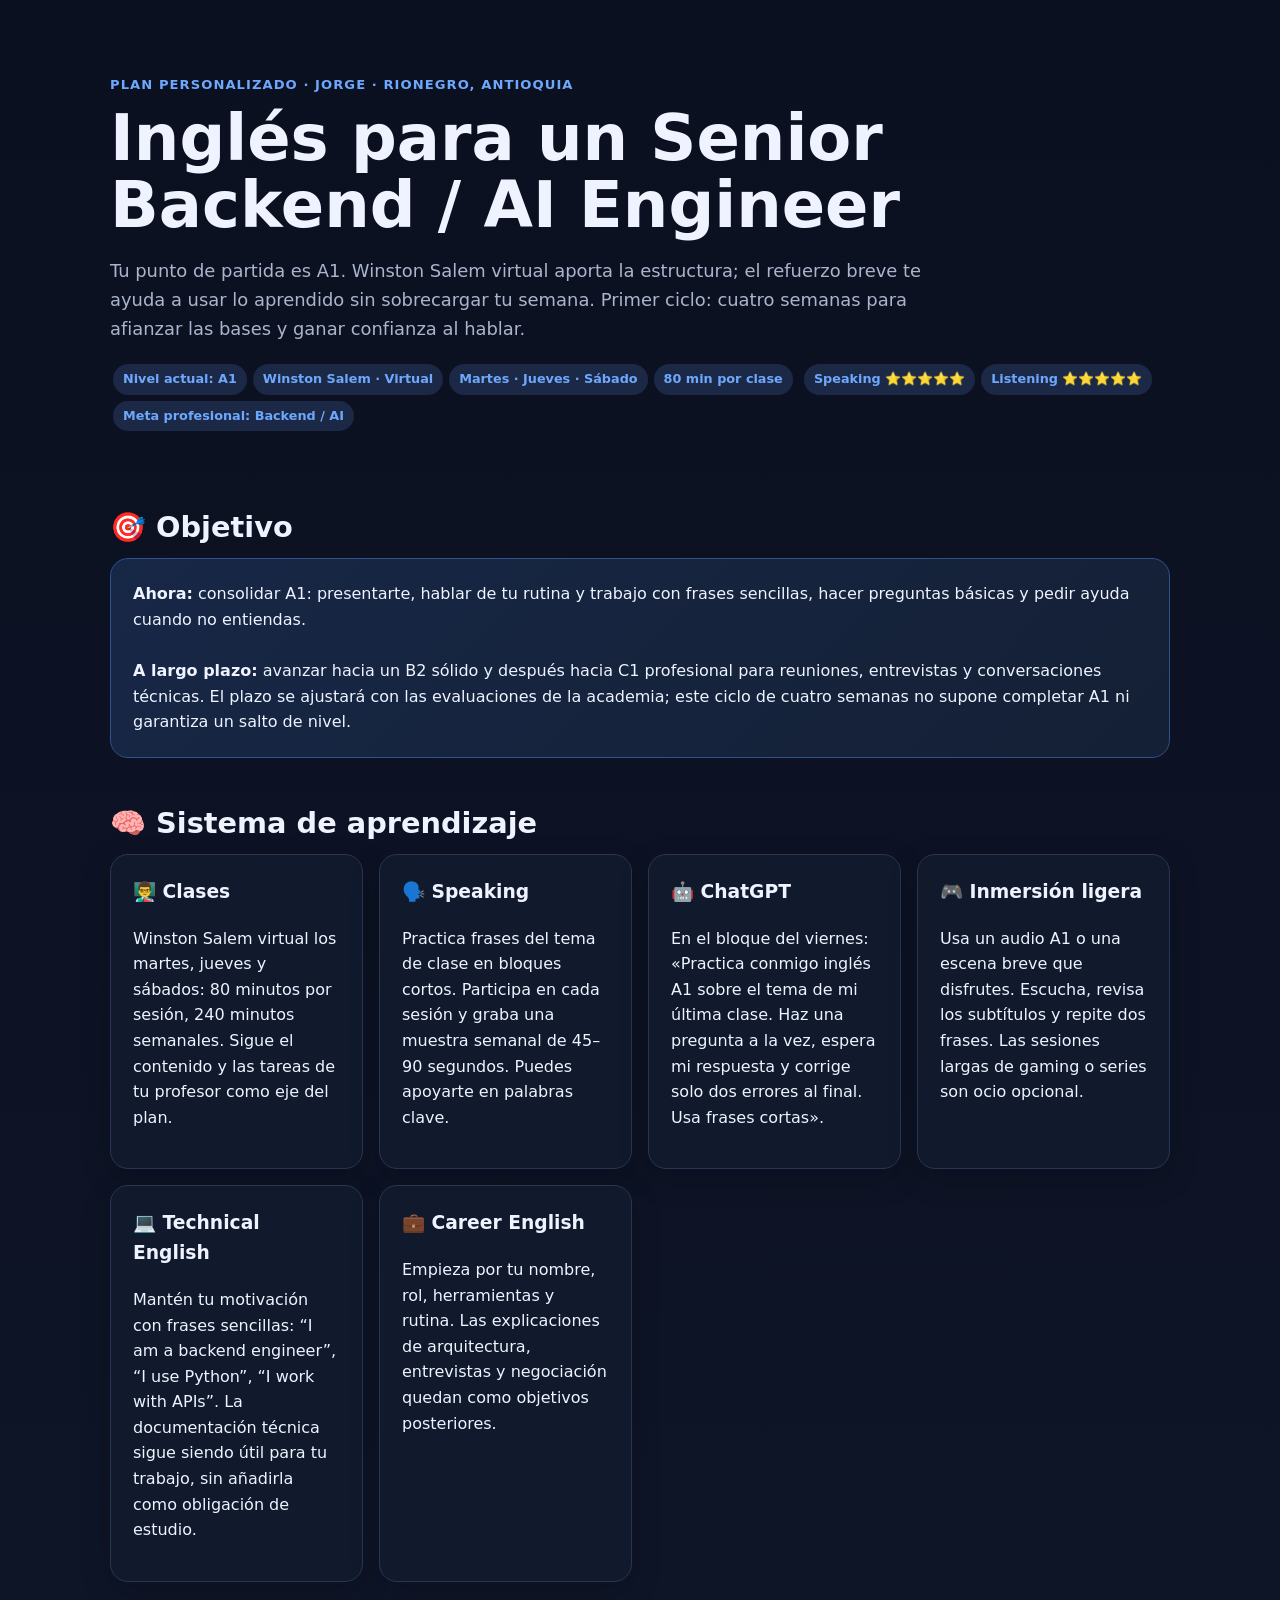
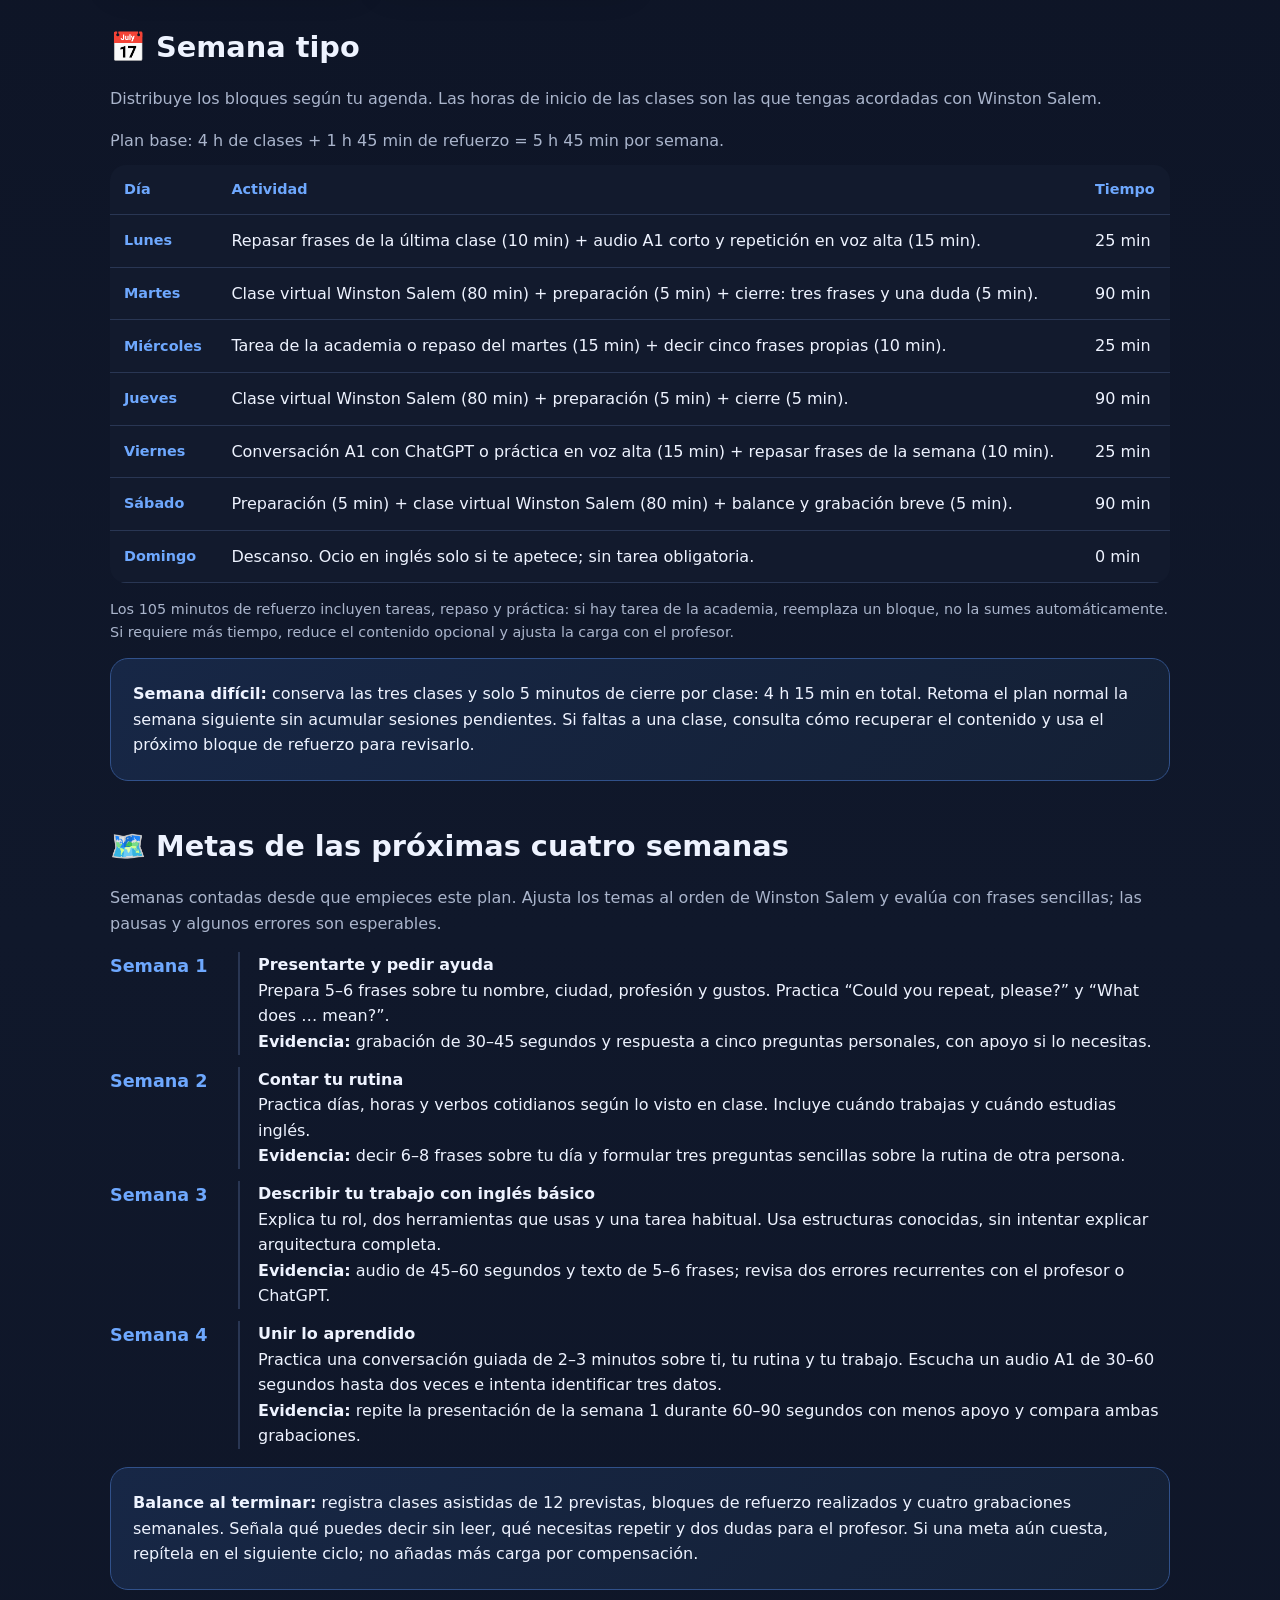
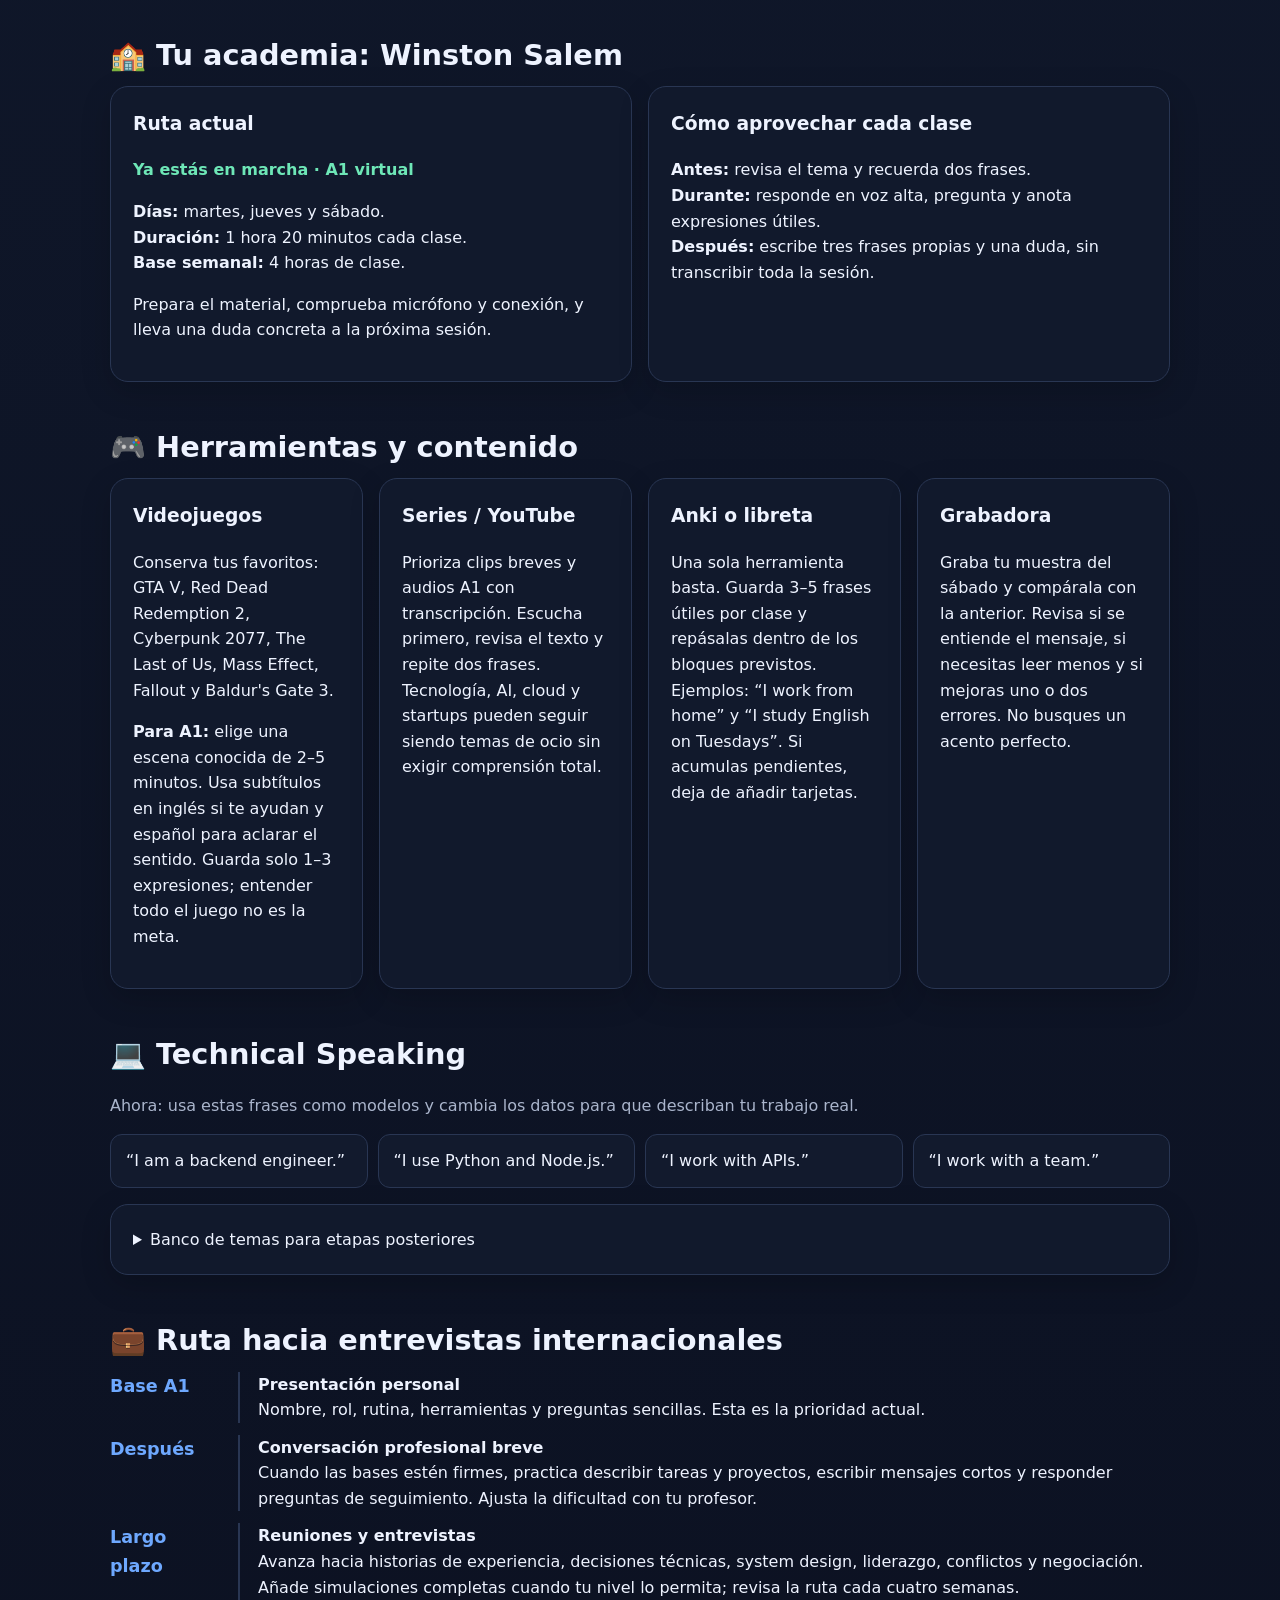
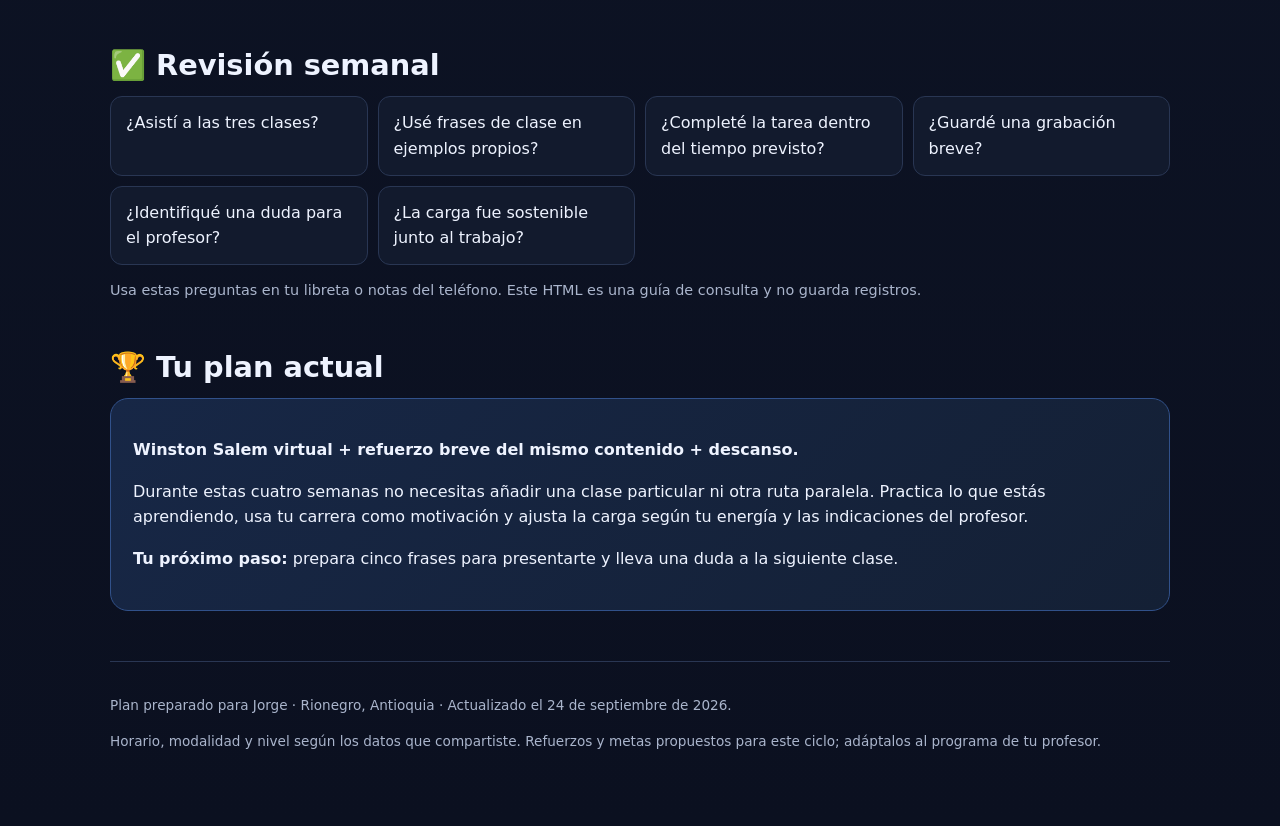
==== commit beb821e6: "Update plan_ingles_jorge_rionegro.html" ====
--- a/web/public/plan_ingles_jorge_rionegro.html
+++ b/web/public/plan_ingles_jorge_rionegro.html
@@ -1,10 +1,30 @@
-from pathlib import Path
-import re
-
-source = Path('work/original.html').read_text(encoding='utf-8-sig')
-head = source.split('<body>')[0]
-head = head.replace('</style>', '.table-wrap{overflow-x:auto}caption{text-align:left;color:var(--muted);padding:0 0 12px}th{white-space:nowrap}\n</style>')
-body = '''<body>
+<!doctype html>
+<html lang="es">
+<head>
+<meta charset="utf-8">
+<meta name="viewport" content="width=device-width, initial-scale=1">
+<title>Plan de Inglés — Jorge</title>
+<style>
+:root{--bg:#0b1020;--card:#121a2d;--card2:#17213a;--text:#eef3ff;--muted:#aab5cc;--accent:#6ea8fe;--green:#6ee7b7;--yellow:#f8d477;--border:#293653}
+*{box-sizing:border-box} body{margin:0;font-family:Inter,system-ui,-apple-system,BlinkMacSystemFont,"Segoe UI",sans-serif;background:linear-gradient(180deg,#0b1020,#10182b 45%,#0b1020);color:var(--text);line-height:1.6}
+.container{max-width:1100px;margin:auto;padding:32px 20px 60px}
+.hero{padding:42px 0 28px}.eyebrow{color:var(--accent);font-weight:800;letter-spacing:.08em;text-transform:uppercase;font-size:.82rem}
+h1{font-size:clamp(2.1rem,5vw,4rem);line-height:1.05;margin:10px 0 18px}.hero p{font-size:1.12rem;color:var(--muted);max-width:820px}
+.grid{display:grid;grid-template-columns:repeat(auto-fit,minmax(250px,1fr));gap:16px}
+.card{background:rgba(18,26,45,.9);border:1px solid var(--border);border-radius:18px;padding:22px;box-shadow:0 10px 30px rgba(0,0,0,.18)}
+.card h3{margin-top:0}.tag{display:inline-block;padding:5px 10px;border-radius:999px;background:#1c2946;color:var(--accent);font-size:.8rem;font-weight:700;margin:3px}
+.section{margin-top:42px}.section>h2{font-size:1.8rem;margin-bottom:8px}.sub{color:var(--muted)}
+.timeline{display:grid;gap:12px}.phase{display:grid;grid-template-columns:110px 1fr;gap:18px;align-items:start}.phase .num{font-weight:900;color:var(--accent);font-size:1.1rem}.phase .body{border-left:2px solid var(--border);padding-left:18px}
+table{width:100%;border-collapse:collapse;background:var(--card);border-radius:16px;overflow:hidden}th,td{padding:13px 14px;text-align:left;border-bottom:1px solid var(--border)}th{color:var(--accent);font-size:.9rem}
+.place{position:relative}.rank{position:absolute;right:18px;top:18px;font-weight:900;color:var(--yellow);font-size:1.2rem}.place h3{padding-right:45px}.score{font-weight:800;color:var(--green)}a{color:var(--accent);text-decoration:none}a:hover{text-decoration:underline}
+.checklist{display:grid;grid-template-columns:repeat(auto-fit,minmax(230px,1fr));gap:10px}.check{background:var(--card);border:1px solid var(--border);padding:13px 15px;border-radius:12px}
+.callout{background:linear-gradient(135deg,#172746,#142035);border:1px solid #31518a;padding:22px;border-radius:18px}
+.small{font-size:.9rem;color:var(--muted)}footer{margin-top:50px;padding-top:20px;border-top:1px solid var(--border);color:var(--muted);font-size:.85rem}
+@media(max-width:600px){.phase{grid-template-columns:1fr;gap:4px}.phase .body{border-left:0;padding-left:0}.container{padding-left:15px;padding-right:15px}}
+.table-wrap{overflow-x:auto}caption{text-align:left;color:var(--muted);padding:0 0 12px}th{white-space:nowrap}
+</style>
+</head>
+<body>
 <div class="container">
 <header class="hero">
   <div class="eyebrow">Plan personalizado · Jorge · Rionegro, Antioquia</div>
@@ -113,7 +133,3 @@
 </div>
 </body>
 </html>
-'''
-out = Path('outputs/plan_ingles_jorge_rionegro_actualizado.html')
-out.write_text(head + body, encoding='utf-8')
-print(out.resolve())
